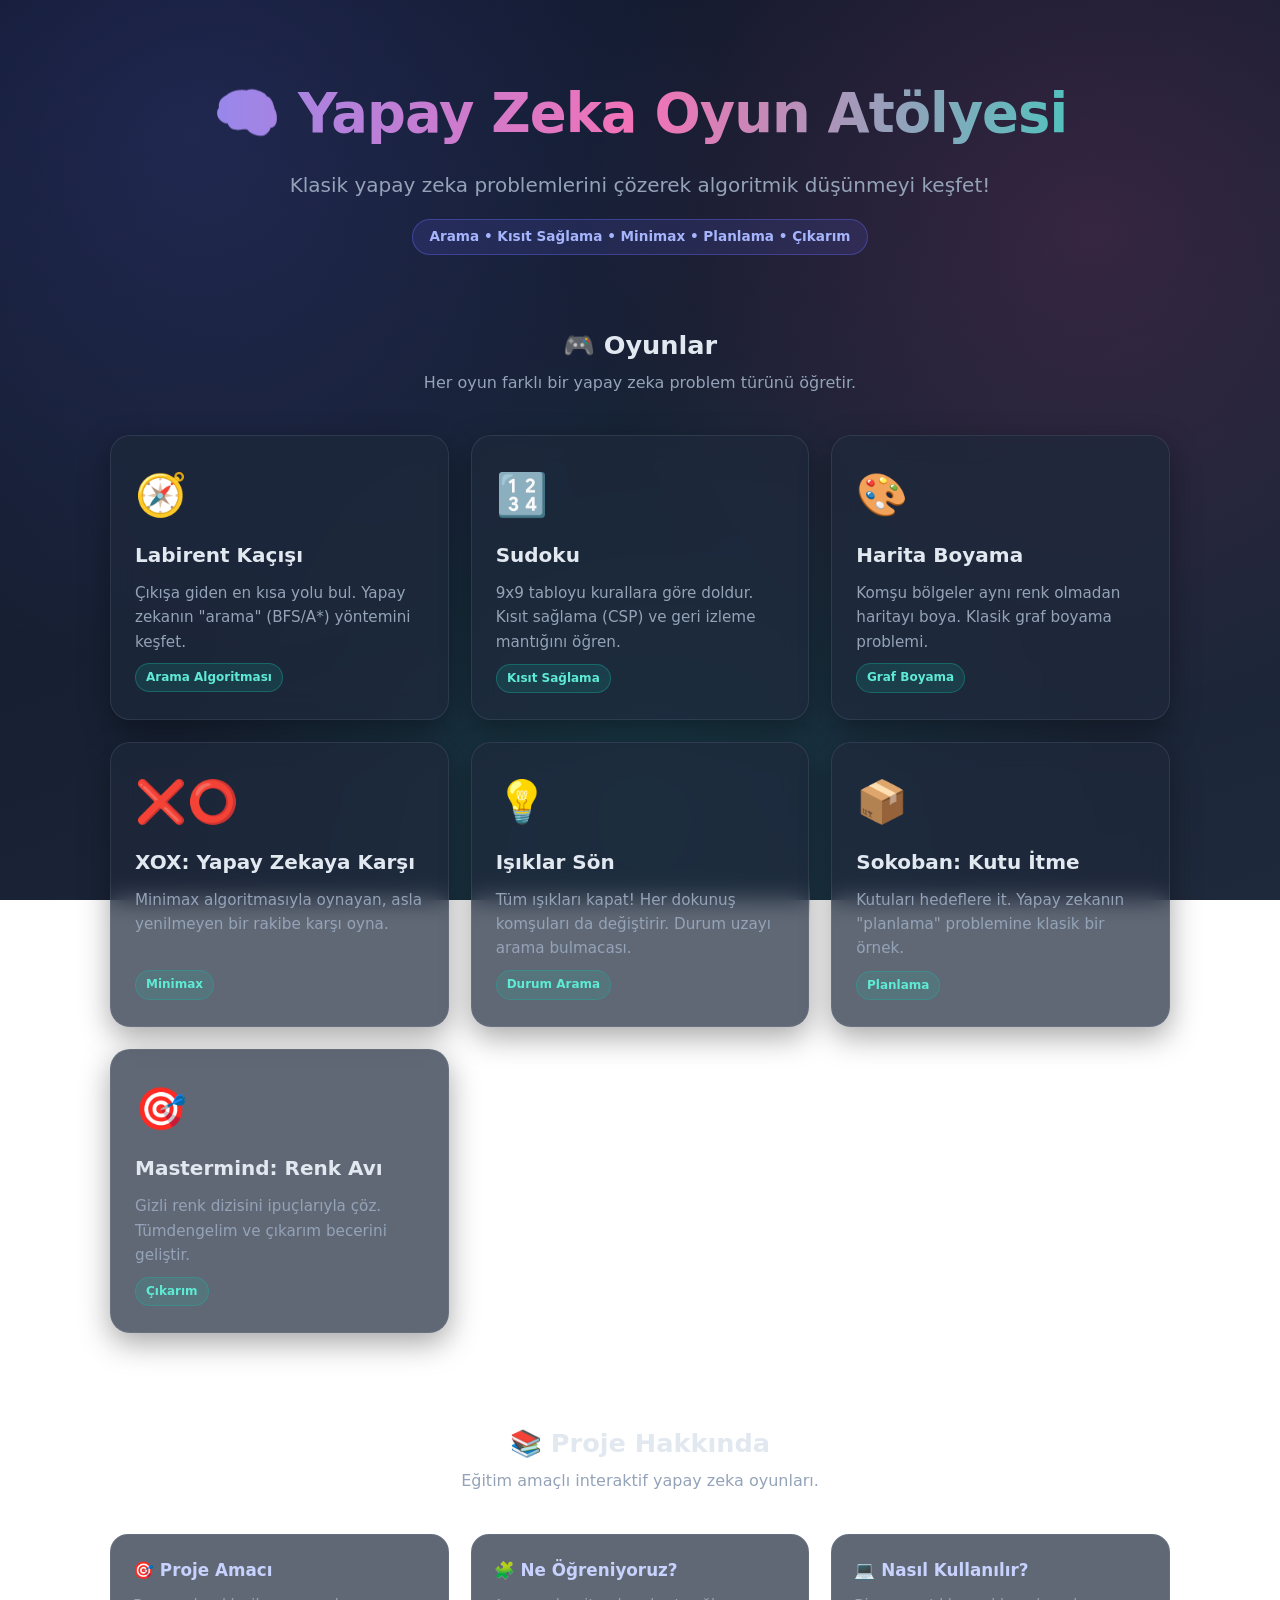
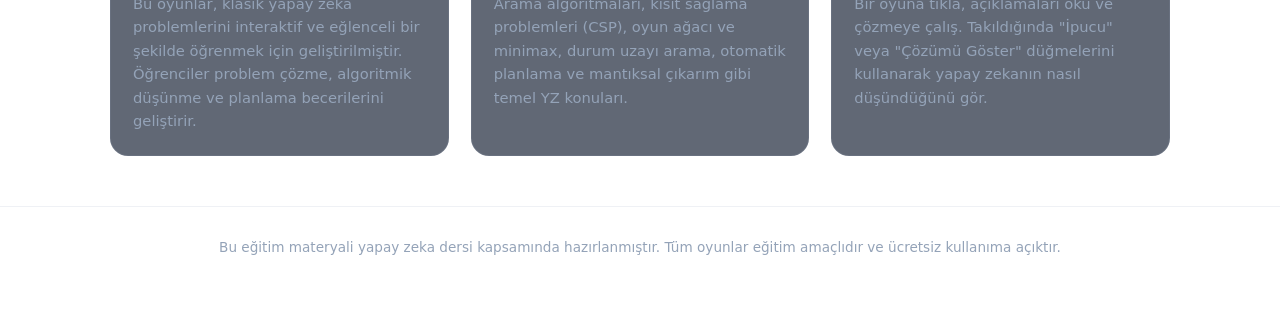
==== index.html @ 6b2192a4 "Yapay zeka oyun atölyesi: 7 interaktif klasik YZ oyunu Labirent (BFS), Sudoku (CSP), Harita Boyama (" ====
<!DOCTYPE html>
<html lang="tr">
<head>
  <meta charset="UTF-8" />
  <meta name="viewport" content="width=device-width, initial-scale=1.0" />
  <title>Yapay Zeka Oyun Atölyesi</title>
  <meta name="description" content="Klasik yapay zeka ve algoritma problemlerini interaktif oyunlarla öğren: arama, kısıt sağlama, minimax ve daha fazlası." />
  <link rel="stylesheet" href="assets/css/style.css" />
  <link rel="icon" href="data:image/svg+xml,<svg xmlns='http://www.w3.org/2000/svg' viewBox='0 0 100 100'><text y='.9em' font-size='90'>🧠</text></svg>" />
</head>
<body>
  <header class="hero">
    <div class="container">
      <h1>🧠 Yapay Zeka Oyun Atölyesi</h1>
      <p>Klasik yapay zeka problemlerini çözerek algoritmik düşünmeyi keşfet!</p>
      <span class="tag">Arama • Kısıt Sağlama • Minimax • Planlama • Çıkarım</span>
    </div>
  </header>

  <main class="container">
    <h2 class="section-title">🎮 Oyunlar</h2>
    <p class="section-sub">Her oyun farklı bir yapay zeka problem türünü öğretir.</p>

    <section class="grid">
      <a class="card" href="games/labirent.html">
        <div class="icon">🧭</div>
        <h3>Labirent Kaçışı</h3>
        <p>Çıkışa giden en kısa yolu bul. Yapay zekanın "arama" (BFS/A*) yöntemini keşfet.</p>
        <span class="chip">Arama Algoritması</span>
      </a>

      <a class="card" href="games/sudoku.html">
        <div class="icon">🔢</div>
        <h3>Sudoku</h3>
        <p>9x9 tabloyu kurallara göre doldur. Kısıt sağlama (CSP) ve geri izleme mantığını öğren.</p>
        <span class="chip">Kısıt Sağlama</span>
      </a>

      <a class="card" href="games/harita.html">
        <div class="icon">🎨</div>
        <h3>Harita Boyama</h3>
        <p>Komşu bölgeler aynı renk olmadan haritayı boya. Klasik graf boyama problemi.</p>
        <span class="chip">Graf Boyama</span>
      </a>

      <a class="card" href="games/xox.html">
        <div class="icon">❌⭕</div>
        <h3>XOX: Yapay Zekaya Karşı</h3>
        <p>Minimax algoritmasıyla oynayan, asla yenilmeyen bir rakibe karşı oyna.</p>
        <span class="chip">Minimax</span>
      </a>

      <a class="card" href="games/isiklar.html">
        <div class="icon">💡</div>
        <h3>Işıklar Sön</h3>
        <p>Tüm ışıkları kapat! Her dokunuş komşuları da değiştirir. Durum uzayı arama bulmacası.</p>
        <span class="chip">Durum Arama</span>
      </a>

      <a class="card" href="games/sokoban.html">
        <div class="icon">📦</div>
        <h3>Sokoban: Kutu İtme</h3>
        <p>Kutuları hedeflere it. Yapay zekanın "planlama" problemine klasik bir örnek.</p>
        <span class="chip">Planlama</span>
      </a>

      <a class="card" href="games/mastermind.html">
        <div class="icon">🎯</div>
        <h3>Mastermind: Renk Avı</h3>
        <p>Gizli renk dizisini ipuçlarıyla çöz. Tümdengelim ve çıkarım becerini geliştir.</p>
        <span class="chip">Çıkarım</span>
      </a>
    </section>

    <h2 class="section-title">📚 Proje Hakkında</h2>
    <p class="section-sub">Eğitim amaçlı interaktif yapay zeka oyunları.</p>

    <section class="about">
      <div class="block">
        <h4>🎯 Proje Amacı</h4>
        <p>Bu oyunlar, klasik yapay zeka problemlerini interaktif ve eğlenceli bir şekilde öğrenmek için geliştirilmiştir. Öğrenciler problem çözme, algoritmik düşünme ve planlama becerilerini geliştirir.</p>
      </div>
      <div class="block">
        <h4>🧩 Ne Öğreniyoruz?</h4>
        <p>Arama algoritmaları, kısıt sağlama problemleri (CSP), oyun ağacı ve minimax, durum uzayı arama, otomatik planlama ve mantıksal çıkarım gibi temel YZ konuları.</p>
      </div>
      <div class="block">
        <h4>💻 Nasıl Kullanılır?</h4>
        <p>Bir oyuna tıkla, açıklamaları oku ve çözmeye çalış. Takıldığında "İpucu" veya "Çözümü Göster" düğmelerini kullanarak yapay zekanın nasıl düşündüğünü gör.</p>
      </div>
    </section>
  </main>

  <footer>
    Bu eğitim materyali yapay zeka dersi kapsamında hazırlanmıştır. Tüm oyunlar eğitim amaçlıdır ve ücretsiz kullanıma açıktır.
  </footer>
</body>
</html>
---- assets/css/style.css ----
:root {
  --bg-1: #0f172a;
  --bg-2: #1e293b;
  --accent: #6366f1;
  --accent-2: #ec4899;
  --accent-3: #14b8a6;
  --text: #e2e8f0;
  --text-dim: #94a3b8;
  --card: rgba(30, 41, 59, 0.7);
  --card-border: rgba(148, 163, 184, 0.15);
  --success: #22c55e;
  --warn: #f59e0b;
  --danger: #ef4444;
  --shadow: 0 10px 30px rgba(0, 0, 0, 0.35);
}

* {
  box-sizing: border-box;
  margin: 0;
  padding: 0;
}

html {
  scroll-behavior: smooth;
}

body {
  font-family: "Segoe UI", system-ui, -apple-system, "Helvetica Neue", sans-serif;
  color: var(--text);
  background:
    radial-gradient(circle at 15% 15%, rgba(99, 102, 241, 0.18), transparent 40%),
    radial-gradient(circle at 85% 25%, rgba(236, 72, 153, 0.15), transparent 40%),
    radial-gradient(circle at 50% 90%, rgba(20, 184, 166, 0.15), transparent 45%),
    linear-gradient(160deg, var(--bg-1), var(--bg-2));
  background-attachment: fixed;
  min-height: 100vh;
  line-height: 1.6;
}

a {
  color: inherit;
  text-decoration: none;
}

.container {
  max-width: 1100px;
  margin: 0 auto;
  padding: 0 20px;
}

/* ---------- Header / Hero ---------- */
.hero {
  text-align: center;
  padding: 70px 20px 40px;
}

.hero h1 {
  font-size: clamp(2rem, 5vw, 3.4rem);
  font-weight: 800;
  background: linear-gradient(90deg, #818cf8, #f472b6, #2dd4bf);
  -webkit-background-clip: text;
  background-clip: text;
  -webkit-text-fill-color: transparent;
  letter-spacing: -1px;
}

.hero p {
  color: var(--text-dim);
  font-size: clamp(1rem, 2.5vw, 1.25rem);
  margin-top: 12px;
}

.hero .tag {
  display: inline-block;
  margin-top: 18px;
  padding: 6px 16px;
  border-radius: 999px;
  background: rgba(99, 102, 241, 0.15);
  border: 1px solid rgba(99, 102, 241, 0.4);
  color: #a5b4fc;
  font-size: 0.85rem;
  font-weight: 600;
}

/* ---------- Game grid ---------- */
.grid {
  display: grid;
  grid-template-columns: repeat(auto-fill, minmax(280px, 1fr));
  gap: 22px;
  padding: 30px 0 60px;
}

.card {
  position: relative;
  display: flex;
  flex-direction: column;
  gap: 10px;
  padding: 26px 24px;
  border-radius: 20px;
  background: var(--card);
  border: 1px solid var(--card-border);
  backdrop-filter: blur(12px);
  box-shadow: var(--shadow);
  transition: transform 0.25s ease, border-color 0.25s ease, box-shadow 0.25s ease;
  overflow: hidden;
}

.card::before {
  content: "";
  position: absolute;
  inset: 0;
  background: linear-gradient(135deg, rgba(99, 102, 241, 0.12), transparent 60%);
  opacity: 0;
  transition: opacity 0.25s ease;
}

.card:hover {
  transform: translateY(-6px);
  border-color: rgba(129, 140, 248, 0.5);
  box-shadow: 0 18px 40px rgba(0, 0, 0, 0.45);
}

.card:hover::before {
  opacity: 1;
}

.card .icon {
  font-size: 2.6rem;
}

.card h3 {
  font-size: 1.25rem;
  font-weight: 700;
}

.card p {
  color: var(--text-dim);
  font-size: 0.95rem;
  flex: 1;
}

.card .chip {
  align-self: flex-start;
  font-size: 0.75rem;
  font-weight: 600;
  padding: 4px 10px;
  border-radius: 999px;
  background: rgba(20, 184, 166, 0.15);
  color: #5eead4;
  border: 1px solid rgba(20, 184, 166, 0.35);
}

/* ---------- About ---------- */
.about {
  display: grid;
  grid-template-columns: repeat(auto-fit, minmax(240px, 1fr));
  gap: 22px;
  padding: 30px 0 50px;
}

.about .block {
  background: var(--card);
  border: 1px solid var(--card-border);
  border-radius: 18px;
  padding: 22px;
  backdrop-filter: blur(10px);
}

.about h4 {
  font-size: 1.05rem;
  margin-bottom: 8px;
  color: #c7d2fe;
}

.about p {
  color: var(--text-dim);
  font-size: 0.92rem;
}

.section-title {
  text-align: center;
  font-size: 1.6rem;
  font-weight: 700;
  margin: 30px 0 4px;
}

.section-sub {
  text-align: center;
  color: var(--text-dim);
  margin-bottom: 10px;
}

footer {
  text-align: center;
  color: var(--text-dim);
  font-size: 0.85rem;
  padding: 30px 20px 50px;
  border-top: 1px solid var(--card-border);
}

/* ---------- Game page shared ---------- */
.topbar {
  display: flex;
  align-items: center;
  justify-content: space-between;
  gap: 16px;
  padding: 20px 0;
  flex-wrap: wrap;
}

.back-btn {
  display: inline-flex;
  align-items: center;
  gap: 8px;
  padding: 10px 18px;
  border-radius: 12px;
  background: var(--card);
  border: 1px solid var(--card-border);
  font-weight: 600;
  transition: background 0.2s, transform 0.2s;
}

.back-btn:hover {
  background: rgba(99, 102, 241, 0.25);
  transform: translateX(-3px);
}

.game-title {
  font-size: clamp(1.4rem, 4vw, 2.1rem);
  font-weight: 800;
  display: flex;
  align-items: center;
  gap: 10px;
}

.game-layout {
  display: grid;
  grid-template-columns: 1fr;
  gap: 24px;
  padding-bottom: 60px;
}

@media (min-width: 880px) {
  .game-layout.with-side {
    grid-template-columns: 1fr 320px;
  }
}

.panel {
  background: var(--card);
  border: 1px solid var(--card-border);
  border-radius: 20px;
  padding: 24px;
  backdrop-filter: blur(12px);
  box-shadow: var(--shadow);
}

.panel h3 {
  margin-bottom: 10px;
  font-size: 1.1rem;
  color: #c7d2fe;
}

.panel ul {
  margin-left: 18px;
  color: var(--text-dim);
  font-size: 0.92rem;
}

.panel ul li {
  margin-bottom: 6px;
}

.stage {
  display: flex;
  flex-direction: column;
  align-items: center;
  gap: 18px;
}

.controls {
  display: flex;
  flex-wrap: wrap;
  gap: 12px;
  justify-content: center;
}

.btn {
  padding: 11px 20px;
  border: none;
  border-radius: 12px;
  font-weight: 700;
  font-size: 0.95rem;
  cursor: pointer;
  color: #fff;
  background: linear-gradient(135deg, var(--accent), #818cf8);
  transition: transform 0.15s, filter 0.15s, box-shadow 0.15s;
  box-shadow: 0 6px 18px rgba(99, 102, 241, 0.35);
}

.btn:hover {
  transform: translateY(-2px);
  filter: brightness(1.08);
}

.btn:active {
  transform: translateY(0);
}

.btn.secondary {
  background: linear-gradient(135deg, #334155, #475569);
  box-shadow: none;
}

.btn.accent {
  background: linear-gradient(135deg, var(--accent-3), #2dd4bf);
  box-shadow: 0 6px 18px rgba(20, 184, 166, 0.35);
}

.btn.pink {
  background: linear-gradient(135deg, var(--accent-2), #f472b6);
  box-shadow: 0 6px 18px rgba(236, 72, 153, 0.35);
}

.btn:disabled {
  opacity: 0.45;
  cursor: not-allowed;
  transform: none;
  filter: none;
}

.status {
  min-height: 28px;
  font-weight: 700;
  font-size: 1.05rem;
  text-align: center;
  transition: color 0.2s;
}

.status.win {
  color: var(--success);
}

.status.lose {
  color: var(--danger);
}

.status.info {
  color: #a5b4fc;
}

.stat-row {
  display: flex;
  gap: 18px;
  flex-wrap: wrap;
  justify-content: center;
  color: var(--text-dim);
  font-size: 0.95rem;
}

.stat-row b {
  color: var(--text);
}

.hint-box {
  font-size: 0.9rem;
  color: var(--text-dim);
  background: rgba(99, 102, 241, 0.08);
  border: 1px solid rgba(99, 102, 241, 0.25);
  border-radius: 12px;
  padding: 12px 14px;
  margin-top: 12px;
}

@keyframes pop {
  0% { transform: scale(0.6); opacity: 0; }
  70% { transform: scale(1.1); }
  100% { transform: scale(1); opacity: 1; }
}

@keyframes shake {
  0%, 100% { transform: translateX(0); }
  25% { transform: translateX(-6px); }
  75% { transform: translateX(6px); }
}

.shake { animation: shake 0.4s; }
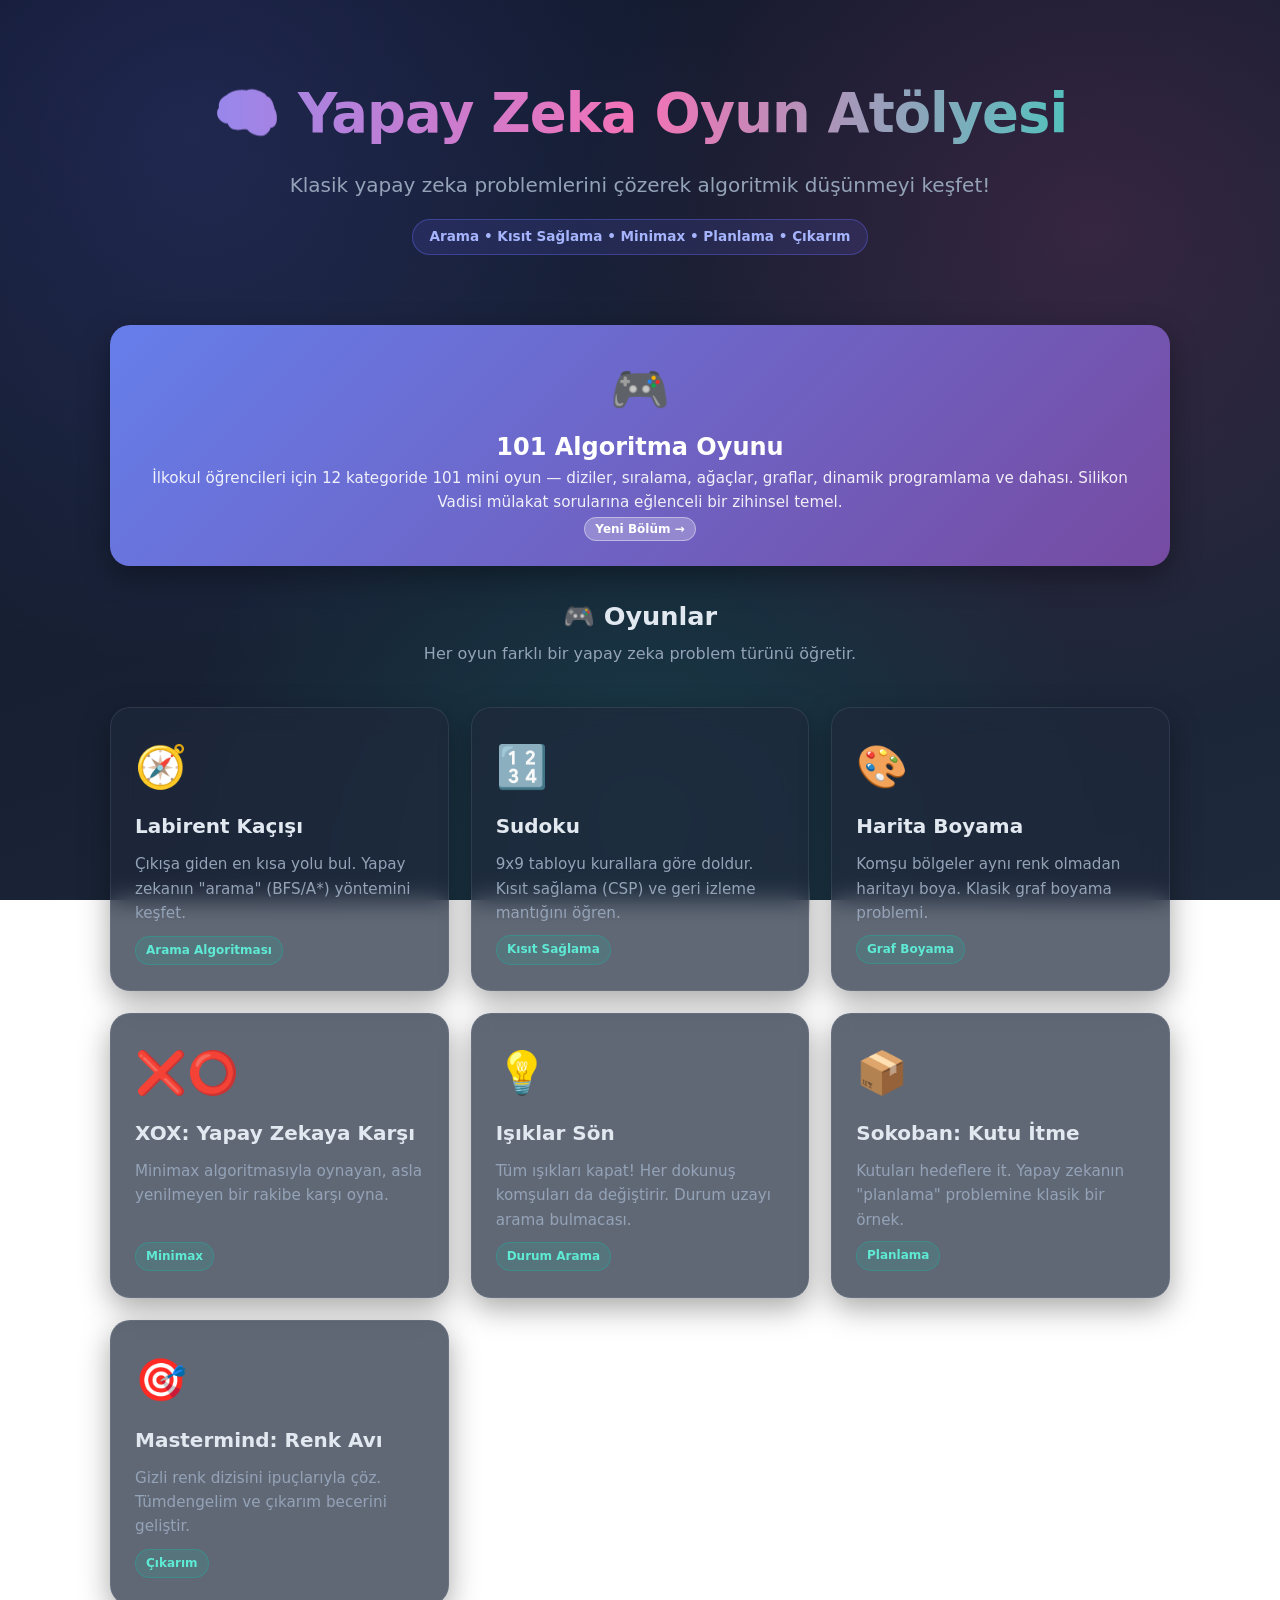
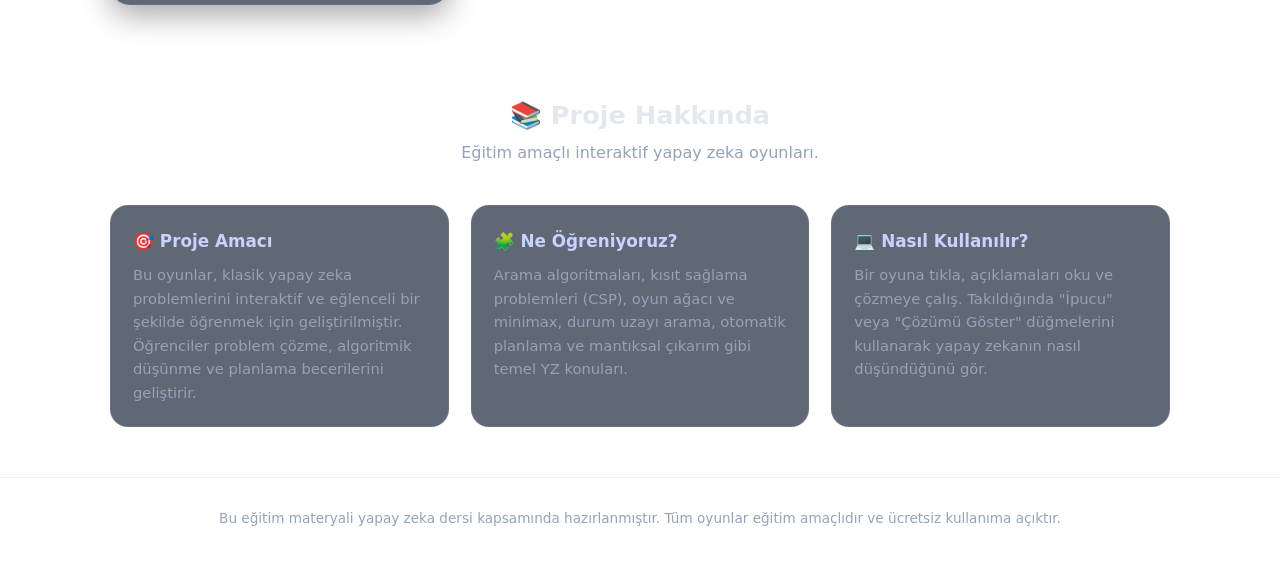
==== commit 329d0aa9: "101 Algoritma Oyunu: 12 kategori, zengin etkileşimli oyunlar + yeni tasarım İlkokul öğrencileri için" ====
--- a/index.html
+++ b/index.html
@@ -18,6 +18,17 @@
   </header>
 
   <main class="container">
+    <a class="card" href="algoritma/index.html"
+       style="display:block;margin:30px 0 10px;background:linear-gradient(135deg,#667eea,#764ba2);color:#fff;text-align:center;border:none;">
+      <div class="icon" style="font-size:3rem;">🎮</div>
+      <h3 style="font-size:1.5rem;">101 Algoritma Oyunu</h3>
+      <p style="color:rgba(255,255,255,.9);">
+        İlkokul öğrencileri için 12 kategoride 101 mini oyun — diziler, sıralama, ağaçlar, graflar, dinamik programlama ve dahası.
+        Silikon Vadisi mülakat sorularına eğlenceli bir zihinsel temel.
+      </p>
+      <span class="chip" style="background:rgba(255,255,255,.25);color:#fff;border-color:rgba(255,255,255,.4);">Yeni Bölüm →</span>
+    </a>
+
     <h2 class="section-title">🎮 Oyunlar</h2>
     <p class="section-sub">Her oyun farklı bir yapay zeka problem türünü öğretir.</p>
 
